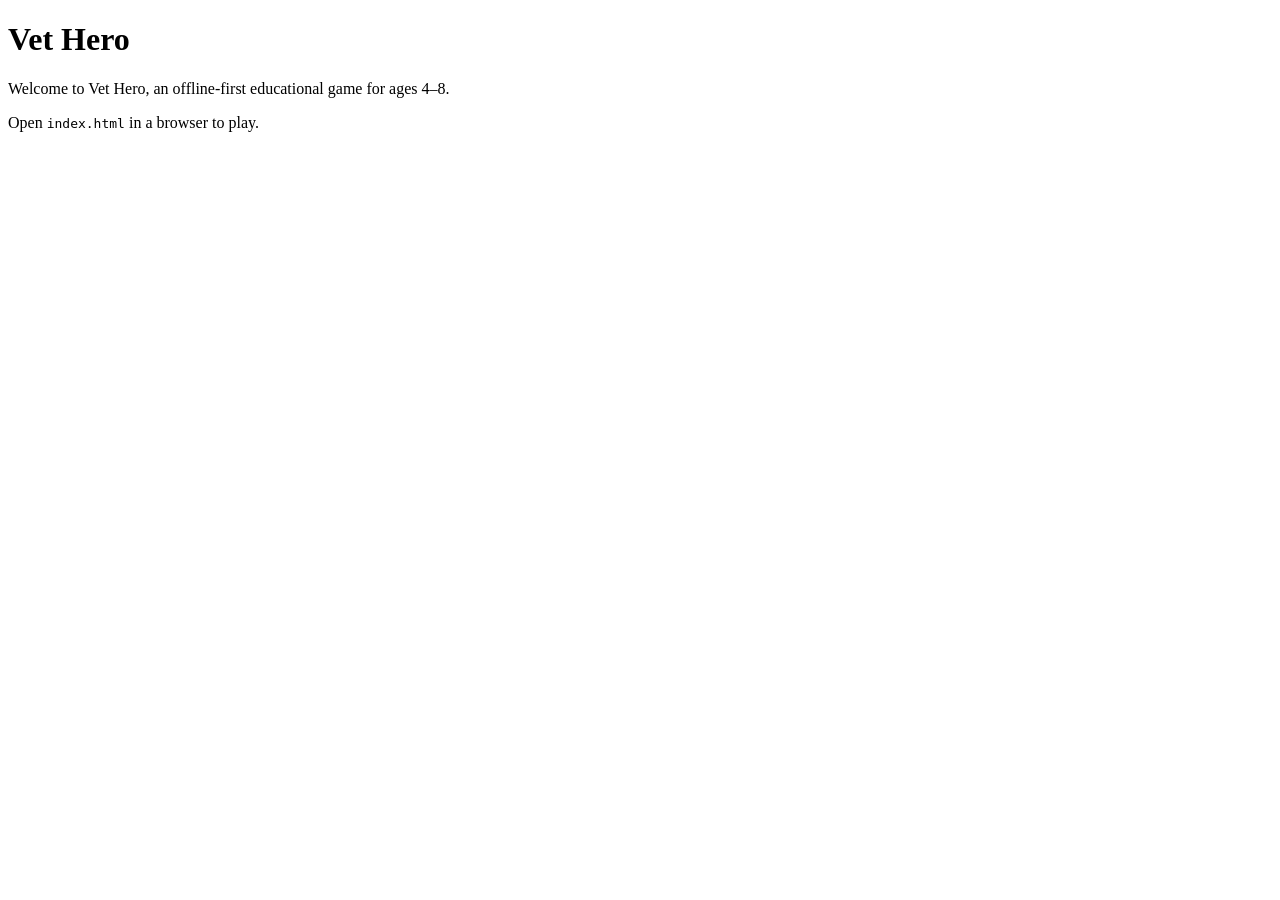
==== index.html @ c03c9619 "Add project structure and governance docs" ====
<!DOCTYPE html>
<html lang="en">
  <head>
    <meta charset="UTF-8" />
    <meta name="viewport" content="width=device-width, initial-scale=1.0" />
    <title>Vet Hero</title>
  </head>
  <body>
    <main>
      <h1>Vet Hero</h1>
      <p>Welcome to Vet Hero, an offline-first educational game for ages 4–8.</p>
      <p>Open <code>index.html</code> in a browser to play.</p>
    </main>
  </body>
</html>
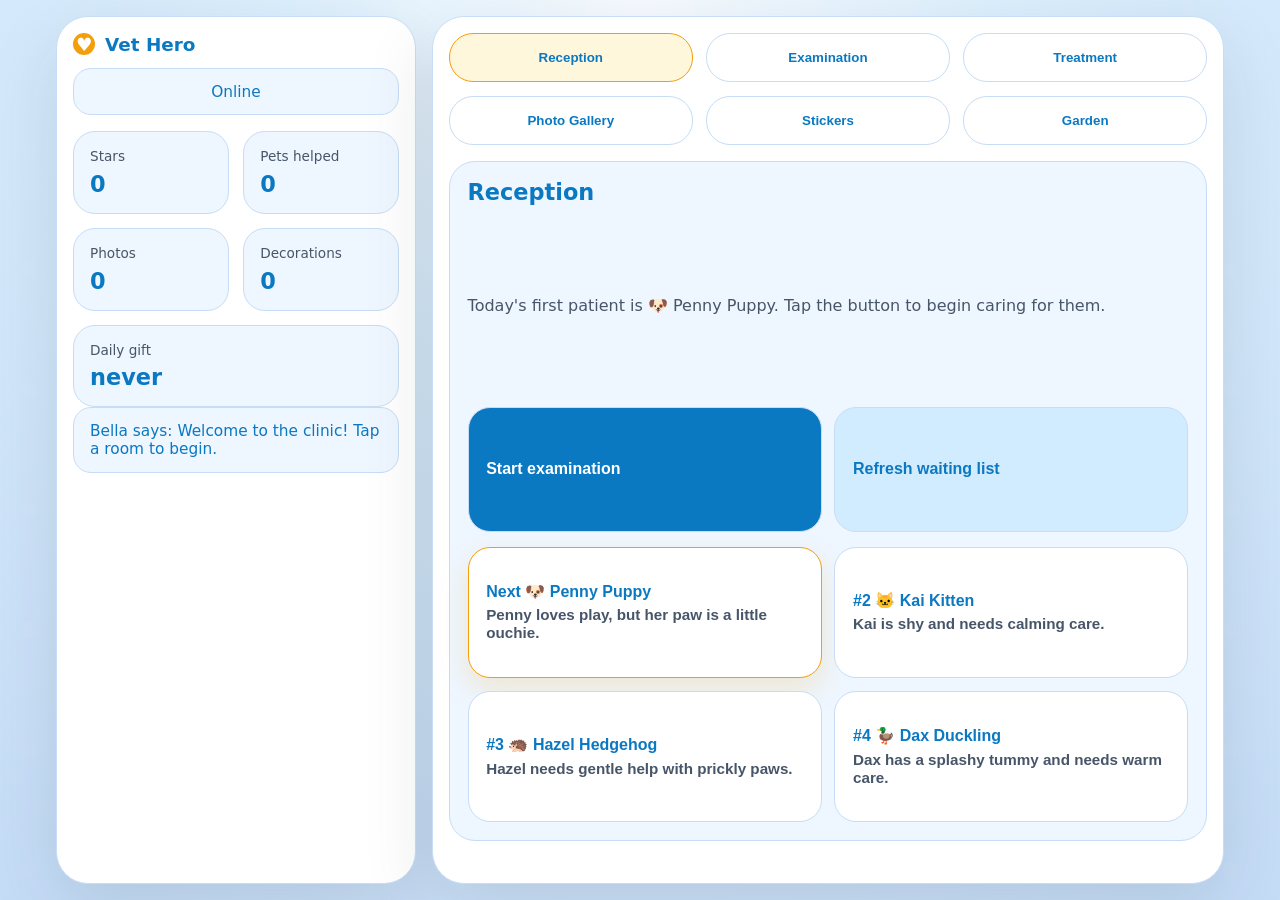
==== commit c7a0a135: "feat: rebuild vet hero v1 offline-first baseline" ====
--- a/index.html
+++ b/index.html
@@ -3,13 +3,63 @@
   <head>
     <meta charset="UTF-8" />
     <meta name="viewport" content="width=device-width, initial-scale=1.0" />
+    <meta name="description" content="Vet Hero is an offline-first browser game where kids care for animal patients." />
     <title>Vet Hero</title>
+    <link rel="stylesheet" href="styles.css" />
   </head>
   <body>
-    <main>
-      <h1>Vet Hero</h1>
-      <p>Welcome to Vet Hero, an offline-first educational game for ages 4–8.</p>
-      <p>Open <code>index.html</code> in a browser to play.</p>
-    </main>
+    <div class="app-shell" role="application" aria-label="Vet Hero clinic">
+      <div class="hud-panel">
+        <div class="top-bar">
+          <div class="brand">
+            <span class="brand-dot">♥</span>
+            <span>Vet Hero</span>
+          </div>
+          <div id="offline-indicator" class="status-pill" aria-live="polite">Offline-ready play</div>
+        </div>
+
+        <div class="status-grid" aria-label="Game status">
+          <div class="status-card">
+            <span class="status-label">Stars</span>
+            <strong id="stat-stars">0</strong>
+          </div>
+          <div class="status-card">
+            <span class="status-label">Pets helped</span>
+            <strong id="stat-cured">0</strong>
+          </div>
+          <div class="status-card">
+            <span class="status-label">Photos</span>
+            <strong id="stat-photos">0</strong>
+          </div>
+          <div class="status-card">
+            <span class="status-label">Decorations</span>
+            <strong id="stat-decos">0</strong>
+          </div>
+          <div class="status-card wide">
+            <span class="status-label">Daily gift</span>
+            <strong id="stat-gift">Never</strong>
+          </div>
+        </div>
+
+        <div id="assistant-banner" class="assistant-banner" role="status" aria-live="polite">
+          Bella says: Welcome to the clinic! Tap a room to begin.
+        </div>
+      </div>
+
+      <div class="main-panel">
+        <nav class="clinic-map" aria-label="Clinic navigation">
+          <button class="nav-button" data-area="reception" type="button">Reception</button>
+          <button class="nav-button" data-area="examination" type="button">Examination</button>
+          <button class="nav-button" data-area="treatment" type="button">Treatment</button>
+          <button class="nav-button" data-area="gallery" type="button">Photo Gallery</button>
+          <button class="nav-button" data-area="stickers" type="button">Stickers</button>
+          <button class="nav-button" data-area="garden" type="button">Garden</button>
+        </nav>
+
+        <main id="screen-root" class="content-area" role="main" aria-live="polite"></main>
+      </div>
+    </div>
+
+    <script src="app.js" defer></script>
   </body>
 </html>
--- a/styles.css
+++ b/styles.css
@@ -0,0 +1,369 @@
+:root {
+  color-scheme: light;
+  font-family: "Segoe UI", system-ui, -apple-system, BlinkMacSystemFont, "Helvetica Neue", Arial, sans-serif;
+  background: #dbeffd;
+  color: #112233;
+  font-size: 16px;
+  --surface: #ffffff;
+  --surface-soft: #eef6ff;
+  --border: #c6ddf5;
+  --primary: #0b78c2;
+  --primary-soft: #d2ecff;
+  --accent: #f59e0b;
+  --success: #16a34a;
+  --shadow: 0 24px 72px rgba(17, 34, 51, 0.12);
+}
+
+* {
+  box-sizing: border-box;
+}
+
+html,
+body {
+  margin: 0;
+  min-height: 100%;
+}
+
+body {
+  background: radial-gradient(circle at top, #f7fbff 0%, #dbeffd 35%, #c5dcf7 100%);
+  color: var(--primary);
+  min-height: 100vh;
+}
+
+body::before {
+  content: "";
+  position: fixed;
+  inset: 0;
+  background: url('data:image/svg+xml;utf8,<svg xmlns="http://www.w3.org/2000/svg" width="120" height="120"><circle cx="30" cy="30" r="8" fill="rgba(255,255,255,0.35)" /><circle cx="90" cy="70" r="6" fill="rgba(255,255,255,0.25)" /></svg>') repeat;
+  opacity: 0.12;
+  pointer-events: none;
+}
+
+.app-shell {
+  position: relative;
+  max-width: 1200px;
+  min-height: 100vh;
+  margin: 0 auto;
+  padding: 1rem;
+  display: grid;
+  grid-template-columns: 1fr 2.2fr;
+  gap: 1rem;
+}
+
+.hud-panel,
+.main-panel {
+  background: var(--surface);
+  border-radius: 32px;
+  border: 1px solid var(--border);
+  box-shadow: var(--shadow);
+  padding: 1rem;
+}
+
+.top-bar {
+  display: flex;
+  justify-content: space-between;
+  flex-wrap: wrap;
+  gap: 0.8rem;
+  align-items: center;
+}
+
+.brand {
+  display: inline-flex;
+  align-items: center;
+  gap: 0.6rem;
+  font-weight: 900;
+  font-size: 1.15rem;
+}
+
+.brand-dot {
+  width: 1.4rem;
+  height: 1.4rem;
+  border-radius: 999px;
+  display: grid;
+  place-items: center;
+  background: var(--accent);
+  color: white;
+}
+
+.status-pill,
+.assistant-banner {
+  width: 100%;
+  display: inline-flex;
+  align-items: center;
+  justify-content: center;
+  padding: 0.85rem 1rem;
+  border-radius: 18px;
+  border: 1px solid var(--border);
+  background: var(--surface-soft);
+  color: var(--primary);
+  font-size: 0.96rem;
+}
+
+.status-grid {
+  margin-top: 1rem;
+  display: grid;
+  grid-template-columns: repeat(2, minmax(0, 1fr));
+  gap: 0.9rem;
+}
+
+.status-card {
+  background: var(--surface-soft);
+  border: 1px solid var(--border);
+  border-radius: 22px;
+  padding: 1rem;
+  display: grid;
+  gap: 0.4rem;
+}
+
+.status-card.wide {
+  grid-column: span 2;
+}
+
+.status-label {
+  font-size: 0.85rem;
+  color: #475569;
+}
+
+.status-card strong {
+  font-size: 1.4rem;
+  color: var(--primary);
+}
+
+.clinic-map {
+  display: grid;
+  grid-template-columns: repeat(3, minmax(0, 1fr));
+  gap: 0.85rem;
+  margin-bottom: 1rem;
+}
+
+.nav-button {
+  border: 1px solid var(--border);
+  border-radius: 24px;
+  background: var(--surface);
+  padding: 1rem;
+  cursor: pointer;
+  font-weight: 700;
+  color: var(--primary);
+  transition: transform 180ms ease, background 180ms ease, border-color 180ms ease;
+}
+
+.nav-button:hover,
+.nav-button:focus-visible {
+  transform: translateY(-1px);
+  border-color: var(--primary);
+  background: #eff9ff;
+}
+
+.nav-button[aria-pressed="true"] {
+  border-color: var(--accent);
+  background: #fff7db;
+}
+
+.content-area {
+  min-height: 680px;
+  display: grid;
+  gap: 1rem;
+}
+
+.card {
+  background: var(--surface-soft);
+  border: 1px solid var(--border);
+  border-radius: 26px;
+  padding: 1.1rem;
+  display: grid;
+  gap: 0.9rem;
+}
+
+.card h2 {
+  margin: 0;
+  font-size: 1.4rem;
+}
+
+.card p {
+  margin: 0;
+  color: #475569;
+  line-height: 1.6;
+}
+
+.tile-row,
+.tile-grid {
+  display: grid;
+  gap: 0.8rem;
+}
+
+.tile-row {
+  grid-template-columns: repeat(2, minmax(0, 1fr));
+}
+
+.tile-grid.two {
+  grid-template-columns: repeat(2, minmax(0, 1fr));
+}
+
+.tile-button,
+.action-button,
+.small-button {
+  width: 100%;
+  border: none;
+  border-radius: 22px;
+  padding: 1rem 1.1rem;
+  font-size: 1rem;
+  font-weight: 700;
+  text-align: left;
+  cursor: pointer;
+  background: var(--surface);
+  border: 1px solid var(--border);
+  color: var(--primary);
+  transition: transform 180ms ease, box-shadow 180ms ease, border-color 180ms ease;
+}
+
+.tile-button:hover,
+.action-button:hover,
+.small-button:hover,
+.tile-button:focus-visible,
+.action-button:focus-visible,
+.small-button:focus-visible {
+  transform: translateY(-1px);
+  border-color: var(--primary);
+  box-shadow: 0 8px 24px rgba(11, 120, 194, 0.15);
+}
+
+.tile-button[data-selected="true"] {
+  border-color: var(--accent);
+  box-shadow: 0 12px 28px rgba(245, 158, 11, 0.18);
+}
+
+.tile-button .tile-title {
+  display: block;
+  margin-bottom: 0.35rem;
+  font-size: 1rem;
+}
+
+.tile-button .tile-note {
+  font-size: 0.95rem;
+  color: #475569;
+}
+
+.action-button.primary {
+  background: var(--primary);
+  color: white;
+}
+
+.action-button.secondary {
+  background: var(--primary-soft);
+  color: var(--primary);
+}
+
+.small-button {
+  background: #f8fafc;
+}
+
+button:disabled,
+button[disabled] {
+  opacity: 0.55;
+  cursor: not-allowed;
+  transform: none;
+}
+
+.feature-note,
+.modal-text {
+  margin: 0;
+  color: #475569;
+  font-size: 0.98rem;
+  line-height: 1.5;
+}
+
+.progress-bar {
+  width: 100%;
+  height: 0.85rem;
+  border-radius: 999px;
+  overflow: hidden;
+  background: #dbeafe;
+}
+
+.progress-fill {
+  width: 0%;
+  height: 100%;
+  background: linear-gradient(90deg, #34d399, #22c55e);
+  transition: width 350ms ease;
+}
+
+.card-grid {
+  display: grid;
+  gap: 0.8rem;
+}
+
+.photo-card,
+.sticker-card,
+.status-box {
+  background: white;
+  border-radius: 22px;
+  border: 1px solid #dbeafe;
+  padding: 1rem;
+}
+
+.photo-card {
+  display: grid;
+  gap: 0.5rem;
+}
+
+.photo-card .photo-emoji,
+.sticker-card .sticker-emoji {
+  font-size: 2rem;
+}
+
+.photo-card .photo-title,
+.sticker-card .sticker-title {
+  font-size: 1rem;
+  margin: 0;
+}
+
+.photo-card .photo-meta,
+.sticker-card .sticker-meta {
+  font-size: 0.95rem;
+  color: #475569;
+}
+
+.cheer-label {
+  font-size: 0.95rem;
+  color: #475569;
+}
+
+@media (max-width: 960px) {
+  .app-shell {
+    grid-template-columns: 1fr;
+  }
+
+  .content-area {
+    min-height: 560px;
+  }
+}
+
+@media (max-width: 640px) {
+  .status-grid,
+  .clinic-map,
+  .tile-row,
+  .tile-grid.two {
+    grid-template-columns: 1fr;
+  }
+
+  .top-bar {
+    flex-direction: column;
+    align-items: stretch;
+  }
+}
+
+@media (prefers-reduced-motion: reduce) {
+  *, *::before, *::after {
+    scroll-behavior: auto !important;
+    transition-duration: 0ms !important;
+    animation-duration: 0ms !important;
+  }
+}
+
+@media (prefers-reduced-motion: reduce) {
+  *, *::before, *::after {
+    scroll-behavior: auto !important;
+    transition-duration: 0ms !important;
+    animation-duration: 0ms !important;
+  }
+}
